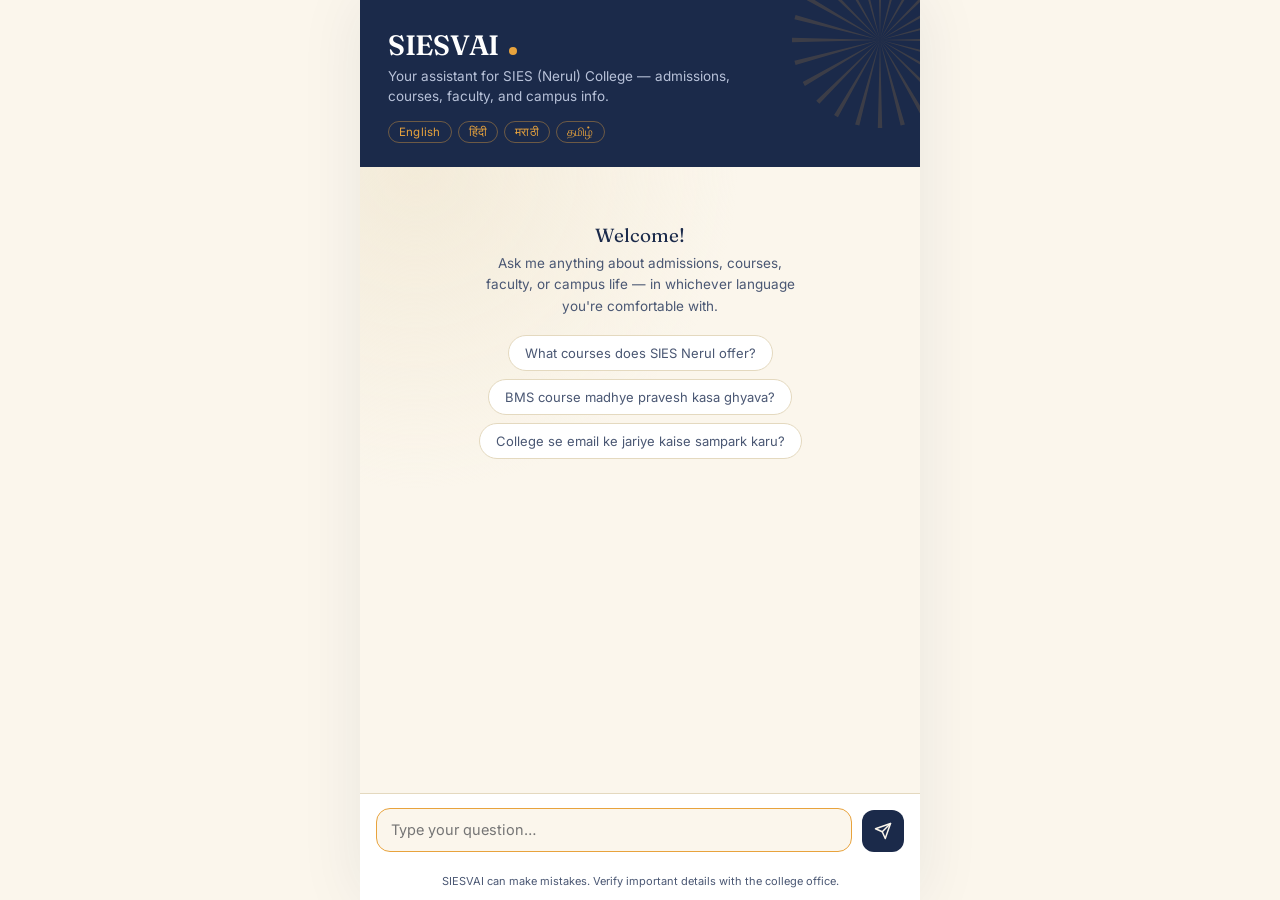
==== docs/index.html @ ff6b3896 "Renamed frontend with docs" ====
<!DOCTYPE html>
<html lang="en">
<head>
<meta charset="UTF-8">
<meta name="viewport" content="width=device-width, initial-scale=1.0">
<title>SIESVAI — SIES (Nerul) College Assistant</title>
<link rel="preconnect" href="https://fonts.googleapis.com">
<link href="https://fonts.googleapis.com/css2?family=Fraunces:opsz,wght@9..144,500;9..144,600&family=Inter:wght@400;500;600&display=swap" rel="stylesheet">
<link rel="stylesheet" href="css/style.css">
</head>
<body>

<div class="app">

  <div class="header">
    <div class="sunburst">
      <svg viewBox="0 0 200 200" xmlns="http://www.w3.org/2000/svg">
        <g fill="#E8A33D">
          <path d="M100 100 L102 20 L98 20 Z" transform="rotate(0 100 100)"/>
          <path d="M100 100 L102 20 L98 20 Z" transform="rotate(15 100 100)"/>
          <path d="M100 100 L102 20 L98 20 Z" transform="rotate(30 100 100)"/>
          <path d="M100 100 L102 20 L98 20 Z" transform="rotate(45 100 100)"/>
          <path d="M100 100 L102 20 L98 20 Z" transform="rotate(60 100 100)"/>
          <path d="M100 100 L102 20 L98 20 Z" transform="rotate(75 100 100)"/>
          <path d="M100 100 L102 20 L98 20 Z" transform="rotate(90 100 100)"/>
          <path d="M100 100 L102 20 L98 20 Z" transform="rotate(105 100 100)"/>
          <path d="M100 100 L102 20 L98 20 Z" transform="rotate(120 100 100)"/>
          <path d="M100 100 L102 20 L98 20 Z" transform="rotate(135 100 100)"/>
          <path d="M100 100 L102 20 L98 20 Z" transform="rotate(150 100 100)"/>
          <path d="M100 100 L102 20 L98 20 Z" transform="rotate(165 100 100)"/>
          <path d="M100 100 L102 20 L98 20 Z" transform="rotate(180 100 100)"/>
          <path d="M100 100 L102 20 L98 20 Z" transform="rotate(195 100 100)"/>
          <path d="M100 100 L102 20 L98 20 Z" transform="rotate(210 100 100)"/>
          <path d="M100 100 L102 20 L98 20 Z" transform="rotate(225 100 100)"/>
          <path d="M100 100 L102 20 L98 20 Z" transform="rotate(240 100 100)"/>
          <path d="M100 100 L102 20 L98 20 Z" transform="rotate(255 100 100)"/>
          <path d="M100 100 L102 20 L98 20 Z" transform="rotate(270 100 100)"/>
          <path d="M100 100 L102 20 L98 20 Z" transform="rotate(285 100 100)"/>
          <path d="M100 100 L102 20 L98 20 Z" transform="rotate(300 100 100)"/>
          <path d="M100 100 L102 20 L98 20 Z" transform="rotate(315 100 100)"/>
          <path d="M100 100 L102 20 L98 20 Z" transform="rotate(330 100 100)"/>
          <path d="M100 100 L102 20 L98 20 Z" transform="rotate(345 100 100)"/>
        </g>
      </svg>
    </div>
    <div class="header-content">
      <div class="brand-row">
        <span class="brand-name">SIESVAI</span>
        <span class="brand-dot"></span>
      </div>
      <div class="brand-sub">Your assistant for SIES (Nerul) College — admissions, courses, faculty, and campus info.</div>
      <div class="lang-row">
        <span class="lang-pill">English</span>
        <span class="lang-pill">हिंदी</span>
        <span class="lang-pill">मराठी</span>
        <span class="lang-pill">தமிழ்</span>
      </div>
    </div>
  </div>

  <div class="chat" id="chat">
    <div class="welcome" id="welcome">
      <div class="welcome-title">Welcome!</div>
      <div class="welcome-text">Ask me anything about admissions, courses, faculty, or campus life — in whichever language you're comfortable with.</div>
      <div class="suggestions">
        <button class="suggestion-chip" data-q="What courses does SIES Nerul offer?">What courses does SIES Nerul offer?</button>
        <button class="suggestion-chip" data-q="BMS course madhye pravesh kasa ghyava?">BMS course madhye pravesh kasa ghyava?</button>
        <button class="suggestion-chip" data-q="College se email ke jariye kaise sampark karu?">College se email ke jariye kaise sampark karu?</button>
      </div>
    </div>
  </div>

  <div class="input-bar">
    <textarea id="input" rows="1" placeholder="Type your question…" aria-label="Type your question"></textarea>
    <button class="send-btn" id="sendBtn" aria-label="Send message">
      <svg viewBox="0 0 24 24" fill="none" stroke="currentColor" stroke-width="2" stroke-linecap="round" stroke-linejoin="round"><line x1="22" y1="2" x2="11" y2="13"></line><polygon points="22 2 15 22 11 13 2 9 22 2"></polygon></svg>
    </button>
  </div>

  <div class="footnote">SIESVAI can make mistakes. Verify important details with the college office.</div>

</div>

<script src="js/config.js"></script>
<script src="js/app.js"></script>

</body>
</html>
---- docs/css/style.css ----
:root {
  --cream: #FBF6EC;
  --cream-deep: #F3EBD9;
  --ink: #1B2A4A;
  --ink-soft: #4A5773;
  --saffron: #E8A33D;
  --saffron-deep: #C9821F;
  --white: #FFFFFF;
  --line: #E4D9BF;
}

* { box-sizing: border-box; }

html, body {
  margin: 0;
  padding: 0;
  height: 100%;
  background: var(--cream);
  font-family: 'Inter', -apple-system, sans-serif;
  color: var(--ink);
}

.app {
  max-width: 560px;
  margin: 0 auto;
  height: 100vh;
  display: flex;
  flex-direction: column;
  background: var(--white);
  box-shadow: 0 0 60px rgba(27, 42, 74, 0.08);
}

.header {
  position: relative;
  background: var(--ink);
  color: var(--cream);
  padding: 28px 28px 24px;
  overflow: hidden;
  flex-shrink: 0;
}

.sunburst {
  position: absolute;
  top: -70px;
  right: -70px;
  width: 220px;
  height: 220px;
  opacity: 0.16;
}

.sunburst svg { width: 100%; height: 100%; }

.header-content { position: relative; z-index: 1; }

.brand-row {
  display: flex;
  align-items: baseline;
  gap: 10px;
}

.brand-name {
  font-family: 'Fraunces', serif;
  font-size: 28px;
  font-weight: 600;
  letter-spacing: -0.01em;
  color: var(--white);
}

.brand-dot {
  width: 8px;
  height: 8px;
  border-radius: 50%;
  background: var(--saffron);
  display: inline-block;
  margin-bottom: 2px;
}

.brand-sub {
  margin-top: 4px;
  font-size: 13.5px;
  color: #B8C2D9;
  line-height: 1.5;
  max-width: 400px;
}

.lang-row {
  margin-top: 14px;
  display: flex;
  gap: 6px;
  flex-wrap: wrap;
}

.lang-pill {
  font-size: 11.5px;
  padding: 3px 10px;
  border-radius: 100px;
  border: 1px solid rgba(232, 163, 61, 0.4);
  color: var(--saffron);
  letter-spacing: 0.02em;
}

.chat {
  flex: 1;
  overflow-y: auto;
  padding: 24px 20px;
  display: flex;
  flex-direction: column;
  gap: 16px;
  background:
    radial-gradient(circle at 10% 0%, var(--cream-deep) 0%, transparent 40%),
    var(--cream);
}

.msg-row {
  display: flex;
  max-width: 88%;
}

.msg-row.user { justify-content: flex-end; margin-left: auto; }
.msg-row.bot { justify-content: flex-start; margin-right: auto; }

.bubble {
  padding: 12px 16px;
  font-size: 14.5px;
  line-height: 1.55;
  white-space: pre-wrap;
  word-wrap: break-word;
}

.msg-row.user .bubble {
  background: var(--ink);
  color: var(--cream);
  border-radius: 16px 16px 4px 16px;
}

.msg-row.bot .bubble {
  background: var(--white);
  color: var(--ink);
  border: 1px solid var(--line);
  border-radius: 4px 16px 16px 16px;
}

.msg-row.bot .bubble strong { color: var(--saffron-deep); }

.welcome {
  text-align: center;
  padding: 32px 16px 8px;
  color: var(--ink-soft);
}

.welcome-title {
  font-family: 'Fraunces', serif;
  font-size: 19px;
  color: var(--ink);
  margin-bottom: 6px;
}

.welcome-text {
  font-size: 13.5px;
  line-height: 1.6;
  max-width: 320px;
  margin: 0 auto;
}

.suggestions {
  display: flex;
  flex-direction: column;
  gap: 8px;
  margin-top: 18px;
  align-items: center;
}

.suggestion-chip {
  background: var(--white);
  border: 1px solid var(--line);
  color: var(--ink-soft);
  font-size: 13px;
  padding: 9px 16px;
  border-radius: 100px;
  cursor: pointer;
  transition: border-color 0.15s ease, color 0.15s ease;
  font-family: inherit;
}

.suggestion-chip:hover {
  border-color: var(--saffron);
  color: var(--ink);
}

.typing-dots {
  display: flex;
  gap: 4px;
  padding: 4px 2px;
}

.typing-dots span {
  width: 6px;
  height: 6px;
  border-radius: 50%;
  background: var(--ink-soft);
  opacity: 0.4;
  animation: typing-bounce 1.1s infinite ease-in-out;
}

.typing-dots span:nth-child(2) { animation-delay: 0.15s; }
.typing-dots span:nth-child(3) { animation-delay: 0.3s; }

@keyframes typing-bounce {
  0%, 60%, 100% { transform: translateY(0); opacity: 0.4; }
  30% { transform: translateY(-4px); opacity: 0.9; }
}

.input-bar {
  flex-shrink: 0;
  padding: 14px 16px;
  background: var(--white);
  border-top: 1px solid var(--line);
  display: flex;
  gap: 10px;
  align-items: flex-end;
}

.input-bar textarea {
  flex: 1;
  resize: none;
  border: 1px solid var(--line);
  border-radius: 14px;
  padding: 11px 14px;
  font-family: inherit;
  font-size: 14.5px;
  line-height: 1.4;
  color: var(--ink);
  background: var(--cream);
  max-height: 120px;
  outline: none;
  transition: border-color 0.15s ease;
}

.input-bar textarea:focus {
  border-color: var(--saffron);
}

.send-btn {
  flex-shrink: 0;
  width: 42px;
  height: 42px;
  border-radius: 12px;
  border: none;
  background: var(--ink);
  color: var(--cream);
  cursor: pointer;
  display: flex;
  align-items: center;
  justify-content: center;
  transition: background 0.15s ease, transform 0.1s ease;
}

.send-btn:hover { background: var(--saffron-deep); }
.send-btn:active { transform: scale(0.94); }
.send-btn:disabled { opacity: 0.4; cursor: not-allowed; }

.send-btn svg { width: 18px; height: 18px; }

.footnote {
  text-align: center;
  font-size: 11px;
  color: var(--ink-soft);
  padding: 8px 16px 12px;
  background: var(--white);
}

.chat::-webkit-scrollbar { width: 6px; }
.chat::-webkit-scrollbar-thumb { background: var(--line); border-radius: 3px; }

@media (prefers-reduced-motion: reduce) {
  .typing-dots span { animation: none; opacity: 0.7; }
}

@media (max-width: 600px) {
  .app { max-width: 100%; box-shadow: none; }
  .header { padding: 22px 18px 18px; }
  .brand-name { font-size: 24px; }
}
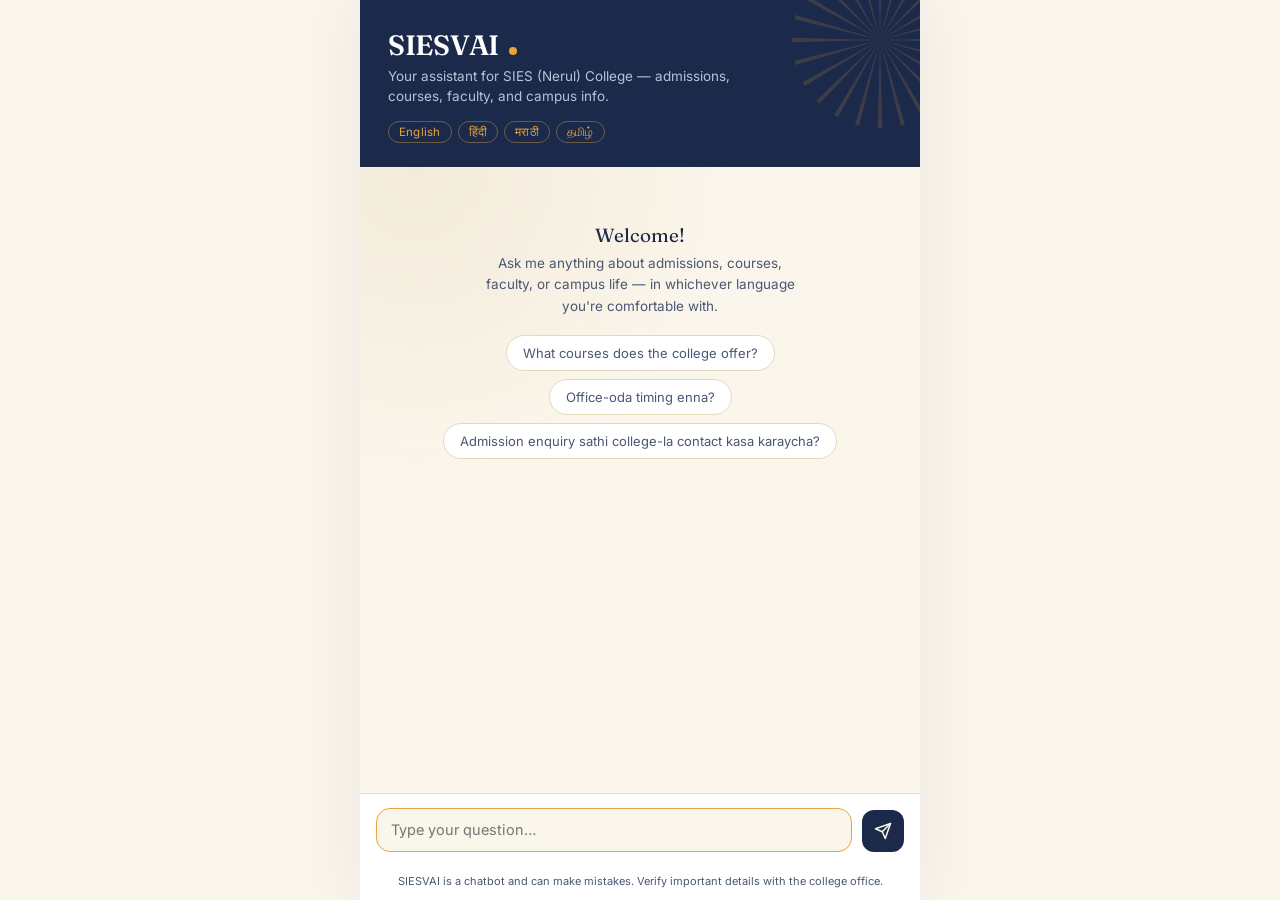
==== commit 79c1320b: "Updated index.html" ====
--- a/docs/index.html
+++ b/docs/index.html
@@ -3,7 +3,8 @@
 <head>
 <meta charset="UTF-8">
 <meta name="viewport" content="width=device-width, initial-scale=1.0">
-<title>SIESVAI — SIES (Nerul) College Assistant</title>
+<link rel="icon" type="image/png" href="./logo.png">
+<title>SIESVAI</title>
 <link rel="preconnect" href="https://fonts.googleapis.com">
 <link href="https://fonts.googleapis.com/css2?family=Fraunces:opsz,wght@9..144,500;9..144,600&family=Inter:wght@400;500;600&display=swap" rel="stylesheet">
 <link rel="stylesheet" href="css/style.css">
@@ -63,9 +64,9 @@
       <div class="welcome-title">Welcome!</div>
       <div class="welcome-text">Ask me anything about admissions, courses, faculty, or campus life — in whichever language you're comfortable with.</div>
       <div class="suggestions">
-        <button class="suggestion-chip" data-q="What courses does SIES Nerul offer?">What courses does SIES Nerul offer?</button>
-        <button class="suggestion-chip" data-q="BMS course madhye pravesh kasa ghyava?">BMS course madhye pravesh kasa ghyava?</button>
-        <button class="suggestion-chip" data-q="College se email ke jariye kaise sampark karu?">College se email ke jariye kaise sampark karu?</button>
+        <button class="suggestion-chip" data-q="What courses does SIES Nerul offer?">What courses does the college offer?</button>
+        <button class="suggestion-chip" data-q="BMS course madhye pravesh kasa ghyava?">Office-oda timing enna?</button>
+        <button class="suggestion-chip" data-q="College se email ke jariye kaise sampark karu?">Admission enquiry sathi college-la contact kasa karaycha?</button>
       </div>
     </div>
   </div>
@@ -77,7 +78,7 @@
     </button>
   </div>
 
-  <div class="footnote">SIESVAI can make mistakes. Verify important details with the college office.</div>
+  <div class="footnote">SIESVAI is a chatbot and can make mistakes. Verify important details with the college office.</div>
 
 </div>
 
